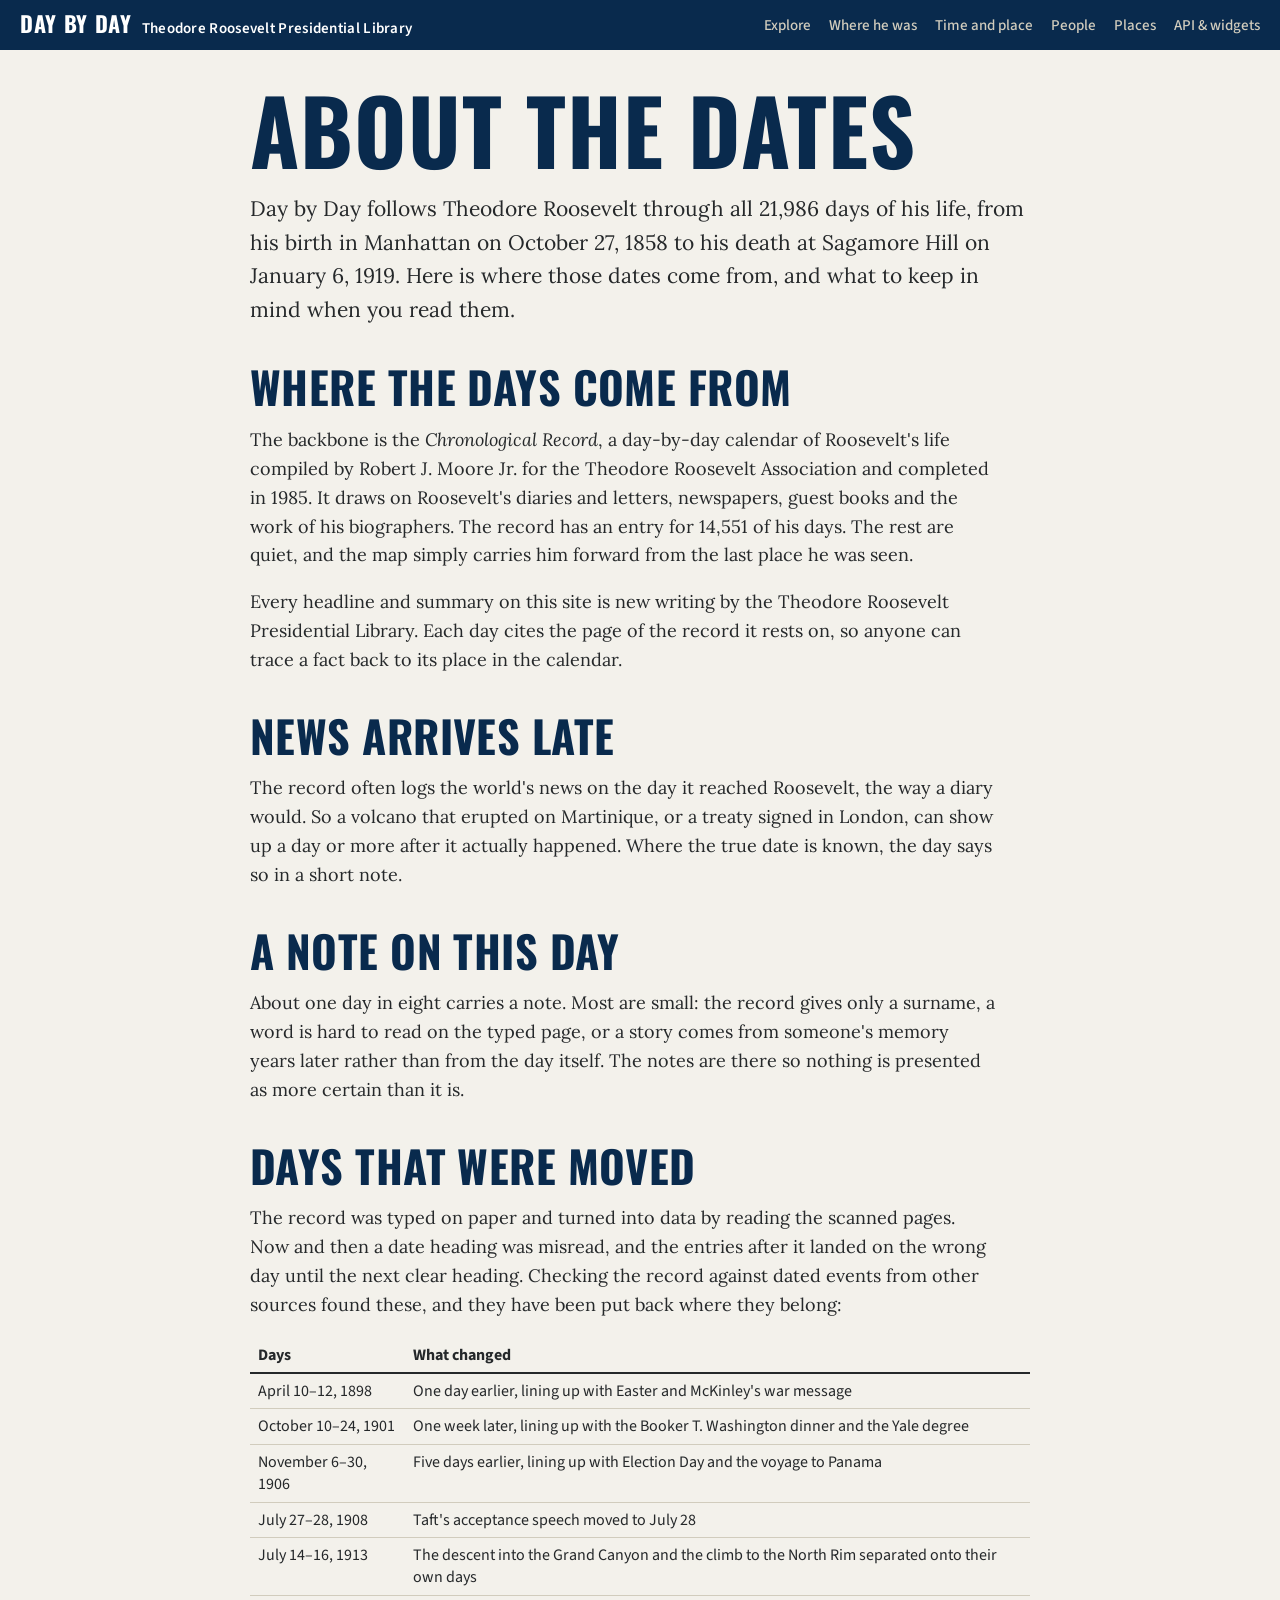
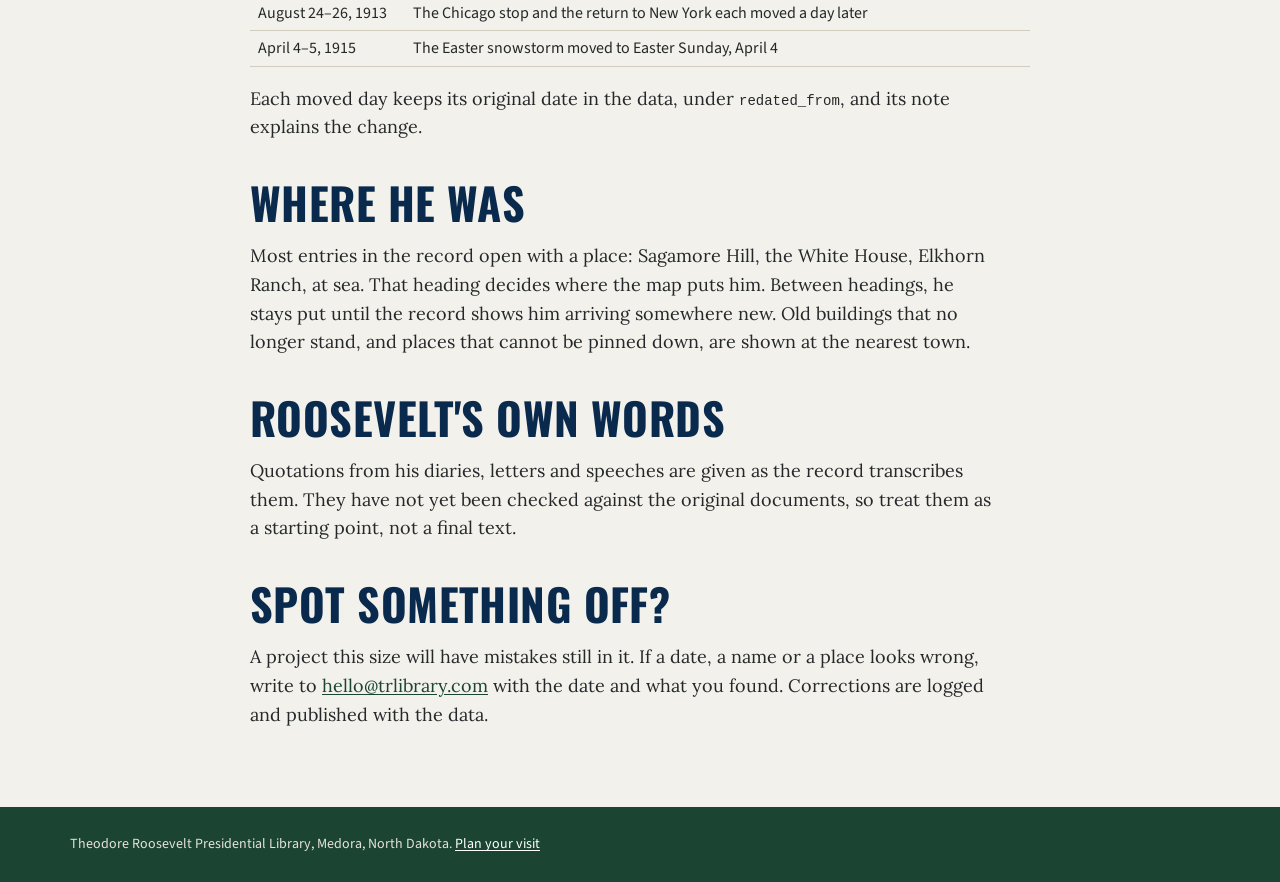
==== site/about.html @ 8b6193cc "Plain-language day notes and an About the dates page 1,756 notes rewritten for visitors and shown as" ====
<!doctype html>
<html lang="en">
<head>
<meta charset="utf-8">
<meta name="viewport" content="width=device-width, initial-scale=1">
<title>About the dates | Theodore Roosevelt Day by Day</title>
<meta name="description" content="Where Day by Day's dates come from, why a few world events appear a day or more late, and how corrections are made.">
<meta property="og:title" content="About the dates | Theodore Roosevelt Day by Day">
<meta property="og:description" content="Where Day by Day's dates come from, why a few world events appear a day or more late, and how corrections are made.">
<meta property="og:type" content="website">
<meta property="og:site_name" content="Theodore Roosevelt Presidential Library">
<link rel="preconnect" href="https://fonts.googleapis.com">
<link href="https://fonts.googleapis.com/css2?family=Oswald:wght@600;700&family=Lora:ital,wght@0,400;0,700;1,400&family=Source+Sans+3:wght@400;600;700&display=swap" rel="stylesheet">
<link rel="stylesheet" href="assets/app.css">
<style>
  .doc { max-width: 820px; }
  .doc h2 { color: var(--night); margin-top: 40px; }
  .doc p, .doc li { max-width: 68ch; font-size: 18px; line-height: 1.6; }
  .doc .lede { font-size: 21px; }
  .doc table td, .doc table th { font-size: 16px; }
</style>
</head>
<body>
<header class="bar">
  <a class="brand" href="index.html"><b>Day by Day</b>Theodore Roosevelt Presidential Library</a>
  <nav><a href="index.html">Explore</a><a href="map.html">Where he was</a><a href="timeplace.html">Time and place</a><a href="people.html">People</a><a href="places.html">Places</a><a href="api.html">API &amp; widgets</a></nav>
</header>
<main class="wrap doc" style="padding:36px 20px 60px">
  <h1 style="color:var(--night)">About the dates</h1>
  <p class="lede">Day by Day follows Theodore Roosevelt through all 21,986 days of his life, from his birth in Manhattan on October 27, 1858 to his death at Sagamore Hill on January 6, 1919. Here is where those dates come from, and what to keep in mind when you read them.</p>

  <h2>Where the days come from</h2>
  <p>The backbone is the <i>Chronological Record</i>, a day-by-day calendar of Roosevelt's life compiled by Robert J. Moore Jr. for the Theodore Roosevelt Association and completed in 1985. It draws on Roosevelt's diaries and letters, newspapers, guest books and the work of his biographers. The record has an entry for 14,551 of his days. The rest are quiet, and the map simply carries him forward from the last place he was seen.</p>
  <p>Every headline and summary on this site is new writing by the Theodore Roosevelt Presidential Library. Each day cites the page of the record it rests on, so anyone can trace a fact back to its place in the calendar.</p>

  <h2>News arrives late</h2>
  <p>The record often logs the world's news on the day it reached Roosevelt, the way a diary would. So a volcano that erupted on Martinique, or a treaty signed in London, can show up a day or more after it actually happened. Where the true date is known, the day says so in a short note.</p>

  <h2>A note on this day</h2>
  <p>About one day in eight carries a note. Most are small: the record gives only a surname, a word is hard to read on the typed page, or a story comes from someone's memory years later rather than from the day itself. The notes are there so nothing is presented as more certain than it is.</p>

  <h2>Days that were moved</h2>
  <p>The record was typed on paper and turned into data by reading the scanned pages. Now and then a date heading was misread, and the entries after it landed on the wrong day until the next clear heading. Checking the record against dated events from other sources found these, and they have been put back where they belong:</p>
  <table class="list-table">
    <thead><tr><th>Days</th><th>What changed</th></tr></thead>
    <tbody>
      <tr><td>April 10–12, 1898</td><td>One day earlier, lining up with Easter and McKinley's war message</td></tr>
      <tr><td>October 10–24, 1901</td><td>One week later, lining up with the Booker T. Washington dinner and the Yale degree</td></tr>
      <tr><td>November 6–30, 1906</td><td>Five days earlier, lining up with Election Day and the voyage to Panama</td></tr>
      <tr><td>July 27–28, 1908</td><td>Taft's acceptance speech moved to July 28</td></tr>
      <tr><td>July 14–16, 1913</td><td>The descent into the Grand Canyon and the climb to the North Rim separated onto their own days</td></tr>
      <tr><td>August 24–26, 1913</td><td>The Chicago stop and the return to New York each moved a day later</td></tr>
      <tr><td>April 4–5, 1915</td><td>The Easter snowstorm moved to Easter Sunday, April 4</td></tr>
    </tbody>
  </table>
  <p>Each moved day keeps its original date in the data, under <code>redated_from</code>, and its note explains the change.</p>

  <h2>Where he was</h2>
  <p>Most entries in the record open with a place: Sagamore Hill, the White House, Elkhorn Ranch, at sea. That heading decides where the map puts him. Between headings, he stays put until the record shows him arriving somewhere new. Old buildings that no longer stand, and places that cannot be pinned down, are shown at the nearest town.</p>

  <h2>Roosevelt's own words</h2>
  <p>Quotations from his diaries, letters and speeches are given as the record transcribes them. They have not yet been checked against the original documents, so treat them as a starting point, not a final text.</p>

  <h2>Spot something off?</h2>
  <p>A project this size will have mistakes still in it. If a date, a name or a place looks wrong, write to <a href="mailto:hello@trlibrary.com?subject=Day%20by%20Day%20correction">hello@trlibrary.com</a> with the date and what you found. Corrections are logged and published with the data.</p>
</main>
<footer class="site"><div class="wrap">Theodore Roosevelt Presidential Library, Medora, North Dakota. <a href="https://www.trlibrary.com/visit">Plan your visit</a></div></footer>
</body>
</html>
---- site/assets/app.css ----
/* Day by Day — TRPL brand tokens (Brand Identity System, 2020) */
:root {
  --night: #092A4D;        /* Night Sky */
  --night-2: #0E355F;
  --forest: #1B4532;       /* Dark Forest */
  --forest-bright: #8FC895;/* Bright Forest */
  --sand: #D1CCBD;         /* Sand */
  --sand-2: #E6E2D7;
  --paper: #F3F1EB;
  --ink: #25282A;          /* Dark Gray */
  --ink-2: #4A4F52;
  --sky: #99ADC5;          /* Gray Sky */
  --s1: #3B5F86;           /* day with a routine entry */
  --s2: #F9D635;           /* Sunset Yellow */
  --s3: #FC924E;           /* Sunset Orange */
  --s4: #E7805D;           /* Deep Orange */
  --s5: #F36079;           /* Sunset Pink */
  --none: #12385F;
  --display: "Dharma Gothic E", "Dharma Gothic", "Oswald", "Arial Narrow", sans-serif;
  --serif: "ITC Clearface", "Clearface", "Lora", Georgia, serif;
  --sans: "Frutiger Next", "Frutiger", "Source Sans 3", "Segoe UI", system-ui, sans-serif;
  --radius: 3px;
}
* { box-sizing: border-box; }
html { -webkit-text-size-adjust: 100%; }
body { margin: 0; background: var(--paper); color: var(--ink); font: 17px/1.6 var(--serif); }
a { color: var(--forest); text-underline-offset: 2px; }
a:hover { color: var(--ink); }
:focus-visible { outline: 3px solid var(--s3); outline-offset: 2px; }
img { max-width: 100%; }

.bar { background: var(--night); color: #fff; padding: 12px 20px; display: flex; align-items: center; gap: 20px; flex-wrap: wrap; }
.bar .brand { font: 600 15px/1.2 var(--sans); color: #fff; text-decoration: none; letter-spacing: .02em; }
.bar .brand b { font: 700 22px/1 var(--display); text-transform: uppercase; letter-spacing: .03em; margin-right: 10px; }
.bar nav { margin-left: auto; display: flex; gap: 18px; flex-wrap: wrap; }
.bar nav a { color: var(--sand); font: 500 15px var(--sans); text-decoration: none; }
.bar nav a:hover, .bar nav a[aria-current] { color: #fff; text-decoration: underline; }

h1, h2, .display { font-family: var(--display); font-weight: 700; text-transform: uppercase; letter-spacing: .01em; line-height: .95; margin: 0; }
h1 { font-size: clamp(40px, 7vw, 92px); }
h2 { font-size: clamp(28px, 3.6vw, 44px); margin-bottom: 14px; }
h3 { font: 700 20px/1.25 var(--serif); margin: 0 0 6px; }
.small { font: 14px/1.45 var(--sans); color: var(--ink-2); }
.wrap { max-width: 1180px; margin: 0 auto; padding: 0 20px; }

/* hero: life grid */
.hero { background: var(--night); color: #fff; padding: 36px 0 28px; }
.hero h1 { color: #fff; max-width: 14ch; }
.hero .lede { font: 19px/1.55 var(--serif); color: var(--sand); max-width: 60ch; margin: 16px 0 22px; }
.legend { display: flex; gap: 16px; flex-wrap: wrap; font: 13px var(--sans); color: var(--sky); align-items: center; }
.legend i { display: inline-block; width: 11px; height: 11px; border-radius: 2px; margin-right: 6px; vertical-align: -1px; }
.gridwrap { position: relative; margin-top: 18px; overflow-x: auto; padding-bottom: 6px; }
canvas.lifegrid { display: block; cursor: crosshair; image-rendering: pixelated; }
.gridtip { position: absolute; pointer-events: none; background: #fff; color: var(--ink); border-radius: var(--radius);
  padding: 8px 10px; font: 14px/1.35 var(--sans); max-width: 300px; box-shadow: 0 6px 20px rgba(9,42,77,.35); display: none; z-index: 5; }
.gridtip b { display: block; font: 700 15px/1.3 var(--serif); }
.filters { display: flex; gap: 10px; flex-wrap: wrap; align-items: center; margin-top: 16px; }
.filters input[type=search] { font: 16px var(--sans); padding: 9px 12px; border: 0; border-radius: var(--radius); min-width: min(320px, 100%); }
.chip { font: 600 13px var(--sans); border: 1px solid var(--sky); color: var(--sand); background: transparent; border-radius: 99px; padding: 5px 11px; cursor: pointer; }
.chip[aria-pressed=true] { background: var(--forest-bright); color: var(--night); border-color: var(--forest-bright); }
.hits { font: 14px var(--sans); color: var(--sky); }

/* reading layout */
.cols { display: grid; grid-template-columns: minmax(0, 1.5fr) minmax(0, 1fr); gap: 40px; padding: 36px 20px 60px; max-width: 1180px; margin: 0 auto; }
@media (max-width: 860px) { .cols { grid-template-columns: 1fr; gap: 28px; } }
.daycard { background: #fff; border-top: 6px solid var(--s3); padding: 22px 24px 24px; border-radius: 0 0 var(--radius) var(--radius); }
.daycard .date { font: 700 30px/1 var(--display); text-transform: uppercase; color: var(--night); }
.daycard .meta { font: 14px/1.5 var(--sans); color: var(--ink-2); margin: 6px 0 14px; }
.daycard .headline { font: 700 24px/1.25 var(--serif); margin: 0 0 8px; }
.daycard .summary { font-size: 18px; margin: 0 0 16px; max-width: 64ch; }
.daycard .empty { color: var(--ink-2); font-style: italic; }
.events { list-style: none; padding: 0; margin: 0 0 16px; border-left: 2px solid var(--sand); }
.events li { padding: 4px 0 4px 14px; position: relative; font-size: 16px; }
.events li::before { content: ""; position: absolute; left: -6px; top: 13px; width: 10px; height: 10px; border-radius: 50%; background: var(--sand); }
.events .act { font: 600 12px var(--sans); color: var(--forest); background: #EAF4EB; padding: 1px 7px; border-radius: 99px; margin-right: 6px; white-space: nowrap; }
blockquote.trq { margin: 0 0 12px; padding: 10px 16px; background: var(--sand-2); border-left: 4px solid var(--forest); font-style: italic; }
blockquote.trq footer { font: normal 12px var(--sans); color: var(--ink-2); margin-top: 4px; }
.taglist { display: flex; gap: 6px; flex-wrap: wrap; margin: 6px 0 0; padding: 0; list-style: none; }
.taglist a { font: 600 13px var(--sans); background: var(--sand-2); color: var(--ink); padding: 3px 9px; border-radius: 99px; text-decoration: none; }
.who { list-style: none; padding: 0; margin: 0; columns: 2 220px; }
.who li { break-inside: avoid; padding: 2px 0; font-size: 16px; }
.who .role { font: 12px var(--sans); color: var(--ink-2); }
.daynav { display: flex; justify-content: space-between; gap: 10px; margin-top: 18px; font: 600 15px var(--sans); }
.side h2 { color: var(--night); }
.otd { list-style: none; padding: 0; margin: 0; }
.otd li { padding: 12px 0 12px 12px; border-bottom: 1px solid var(--sand); border-left: 4px solid var(--s1); }
.otd li.sig2 { border-left-color: var(--s2); } .otd li.sig3 { border-left-color: var(--s3); }
.otd li.sig4 { border-left-color: var(--s4); } .otd li.sig5 { border-left-color: var(--s5); }
.otd .yr { font: 700 26px/1 var(--display); color: var(--s4); margin-right: 8px; }
.otd button.linkish { all: unset; cursor: pointer; font: 700 17px/1.3 var(--serif); color: var(--ink); }
.otd button.linkish:hover, .otd button.linkish:focus-visible { text-decoration: underline; }
.src { font: 13px/1.5 var(--sans); color: var(--ink-2); border-top: 1px solid var(--sand); padding-top: 10px; margin-top: 16px; }
.btn { display: inline-block; font: 600 15px var(--sans); background: var(--night); color: #fff; padding: 10px 16px; border-radius: var(--radius); text-decoration: none; border: 0; cursor: pointer; }
.btn:hover { background: var(--forest); color: #fff; }
.list-table { width: 100%; border-collapse: collapse; font: 15px/1.4 var(--sans); }
.list-table th { text-align: left; font-weight: 700; border-bottom: 2px solid var(--ink); padding: 6px 8px; }
.list-table td { border-bottom: 1px solid var(--sand); padding: 6px 8px; vertical-align: top; }
.list-table td.d { white-space: nowrap; }
pre, code { font: 14px/1.5 ui-monospace, SFMono-Regular, Menlo, monospace; }
pre { background: var(--night); color: var(--sand-2); padding: 14px 16px; overflow-x: auto; border-radius: var(--radius); }
footer.site { background: var(--forest); color: var(--sand-2); padding: 26px 20px; font: 14px/1.6 var(--sans); }
footer.site a { color: #fff; }
#map { height: 62vh; min-height: 380px; border-radius: var(--radius); }
.mapctl { display: flex; gap: 12px; align-items: center; flex-wrap: wrap; margin: 14px 0; font: 15px var(--sans); }
.mapctl input[type=range] { flex: 1; min-width: 200px; accent-color: var(--s3); }
.stay-now { font: 700 22px/1.2 var(--serif); }
@media (prefers-reduced-motion: reduce) { * { transition: none !important; animation: none !important; } }

.dnote { margin: 16px 0 0; padding: 10px 14px; background: var(--sand-2); border-left: 3px solid var(--s4); border-radius: 4px; font-size: 15px; line-height: 1.45; }
.dnote b { font-weight: 700; color: var(--night); }
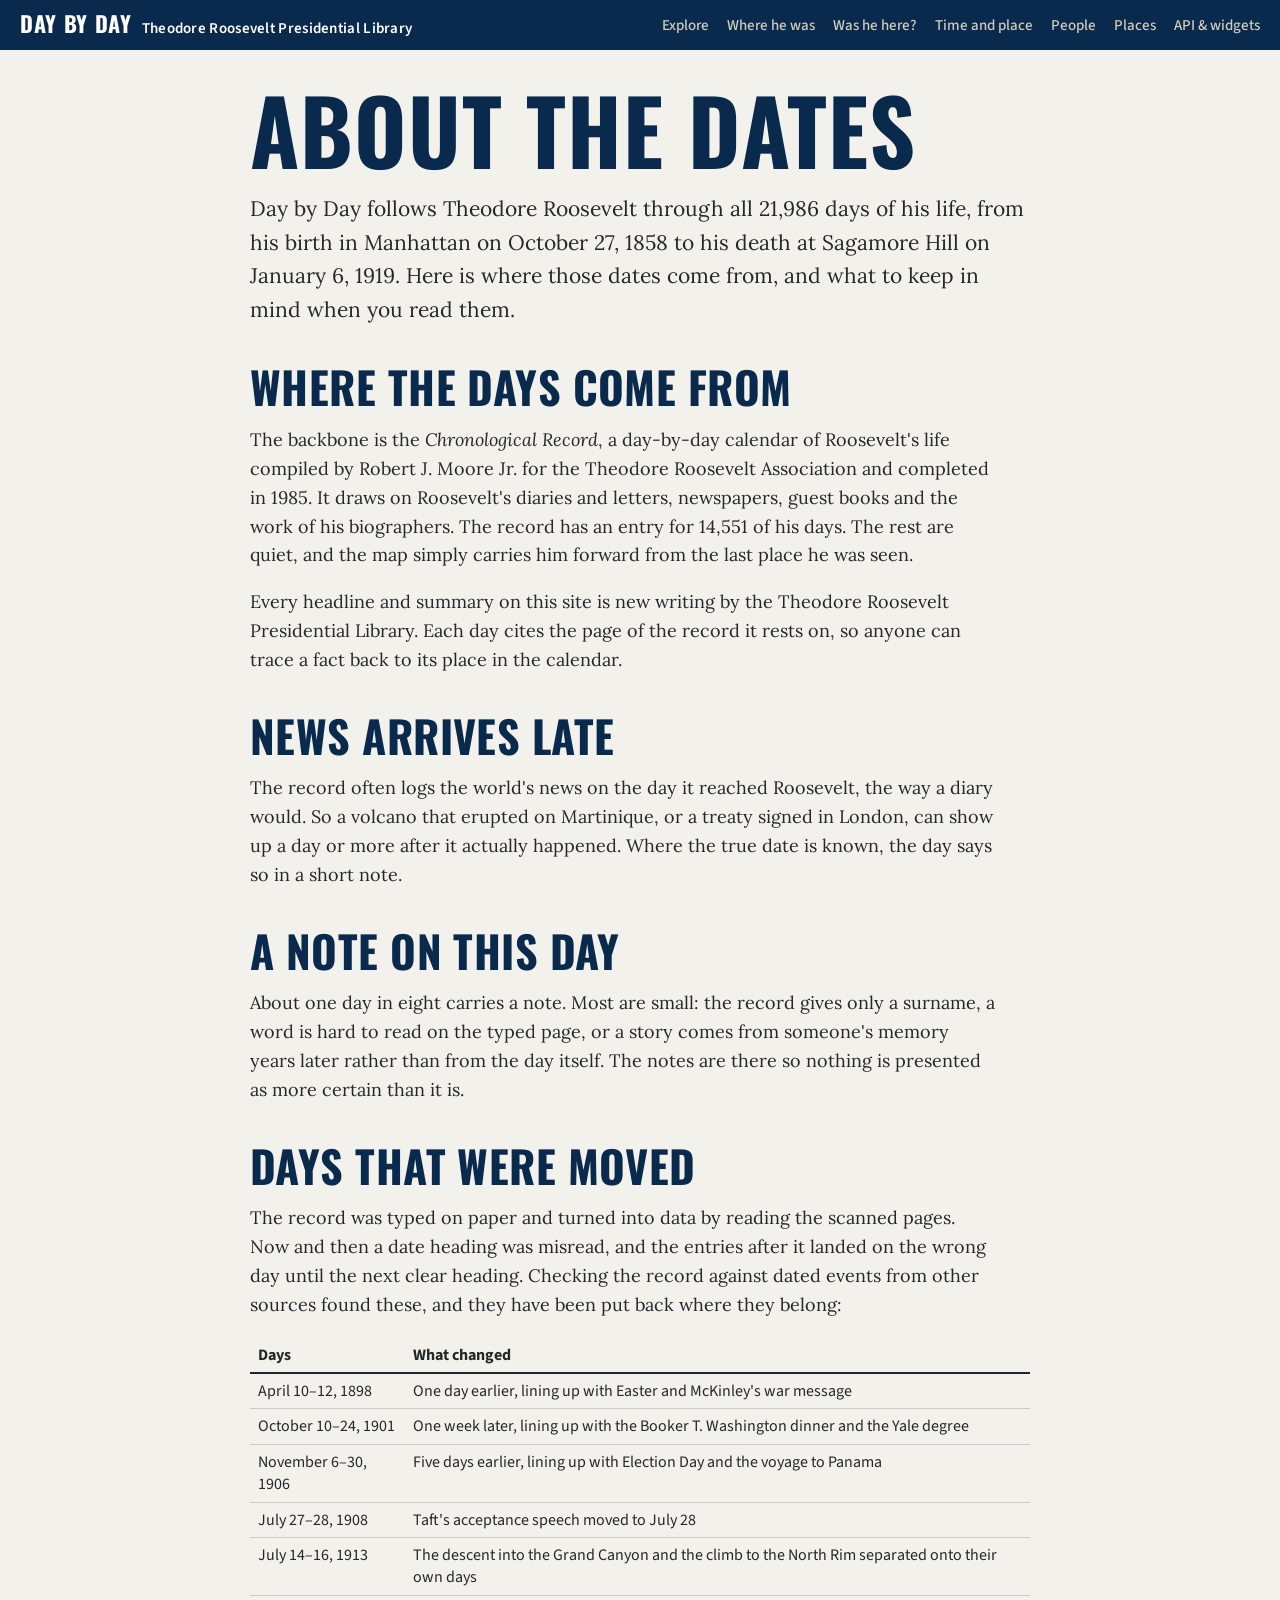
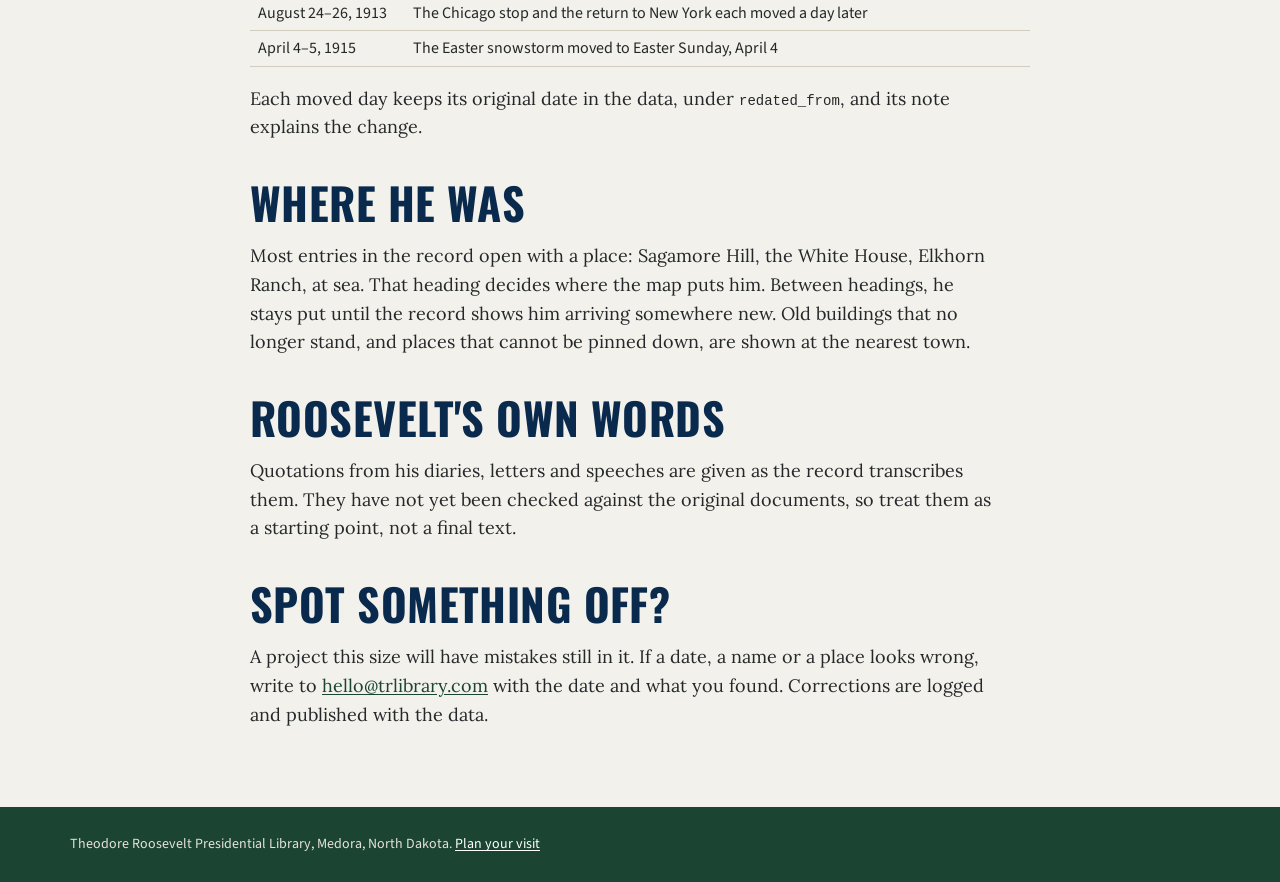
==== commit 27bf7d49: "Was he here? Look up a town and see if T.R. went there, nearby, or in the state New page near.html: " ====
--- a/site/about.html
+++ b/site/about.html
@@ -23,7 +23,7 @@
 <body>
 <header class="bar">
   <a class="brand" href="index.html"><b>Day by Day</b>Theodore Roosevelt Presidential Library</a>
-  <nav><a href="index.html">Explore</a><a href="map.html">Where he was</a><a href="timeplace.html">Time and place</a><a href="people.html">People</a><a href="places.html">Places</a><a href="api.html">API &amp; widgets</a></nav>
+  <nav><a href="index.html">Explore</a><a href="map.html">Where he was</a><a href="near.html">Was he here?</a><a href="timeplace.html">Time and place</a><a href="people.html">People</a><a href="places.html">Places</a><a href="api.html">API &amp; widgets</a></nav>
 </header>
 <main class="wrap doc" style="padding:36px 20px 60px">
   <h1 style="color:var(--night)">About the dates</h1>
--- a/site/assets/app.css
+++ b/site/assets/app.css
@@ -74,7 +74,11 @@
 .events li::before { content: ""; position: absolute; left: -6px; top: 13px; width: 10px; height: 10px; border-radius: 50%; background: var(--sand); }
 .events .act { font: 600 12px var(--sans); color: var(--forest); background: #EAF4EB; padding: 1px 7px; border-radius: 99px; margin-right: 6px; white-space: nowrap; }
 blockquote.trq { margin: 0 0 12px; padding: 10px 16px; background: var(--sand-2); border-left: 4px solid var(--forest); font-style: italic; }
-blockquote.trq footer { font: normal 12px var(--sans); color: var(--ink-2); margin-top: 4px; }
+blockquote.trq footer { font: normal 12px/1.5 var(--sans); color: var(--ink-2); margin-top: 6px; }
+blockquote.trq footer cite { font-style: normal; display: block; }
+blockquote.trq footer .qsrc { display: block; font-weight: 600; }
+blockquote.trq footer .qsrc a { color: var(--forest); }
+blockquote.trq footer .qnote { display: block; }
 .taglist { display: flex; gap: 6px; flex-wrap: wrap; margin: 6px 0 0; padding: 0; list-style: none; }
 .taglist a { font: 600 13px var(--sans); background: var(--sand-2); color: var(--ink); padding: 3px 9px; border-radius: 99px; text-decoration: none; }
 .who { list-style: none; padding: 0; margin: 0; columns: 2 220px; }
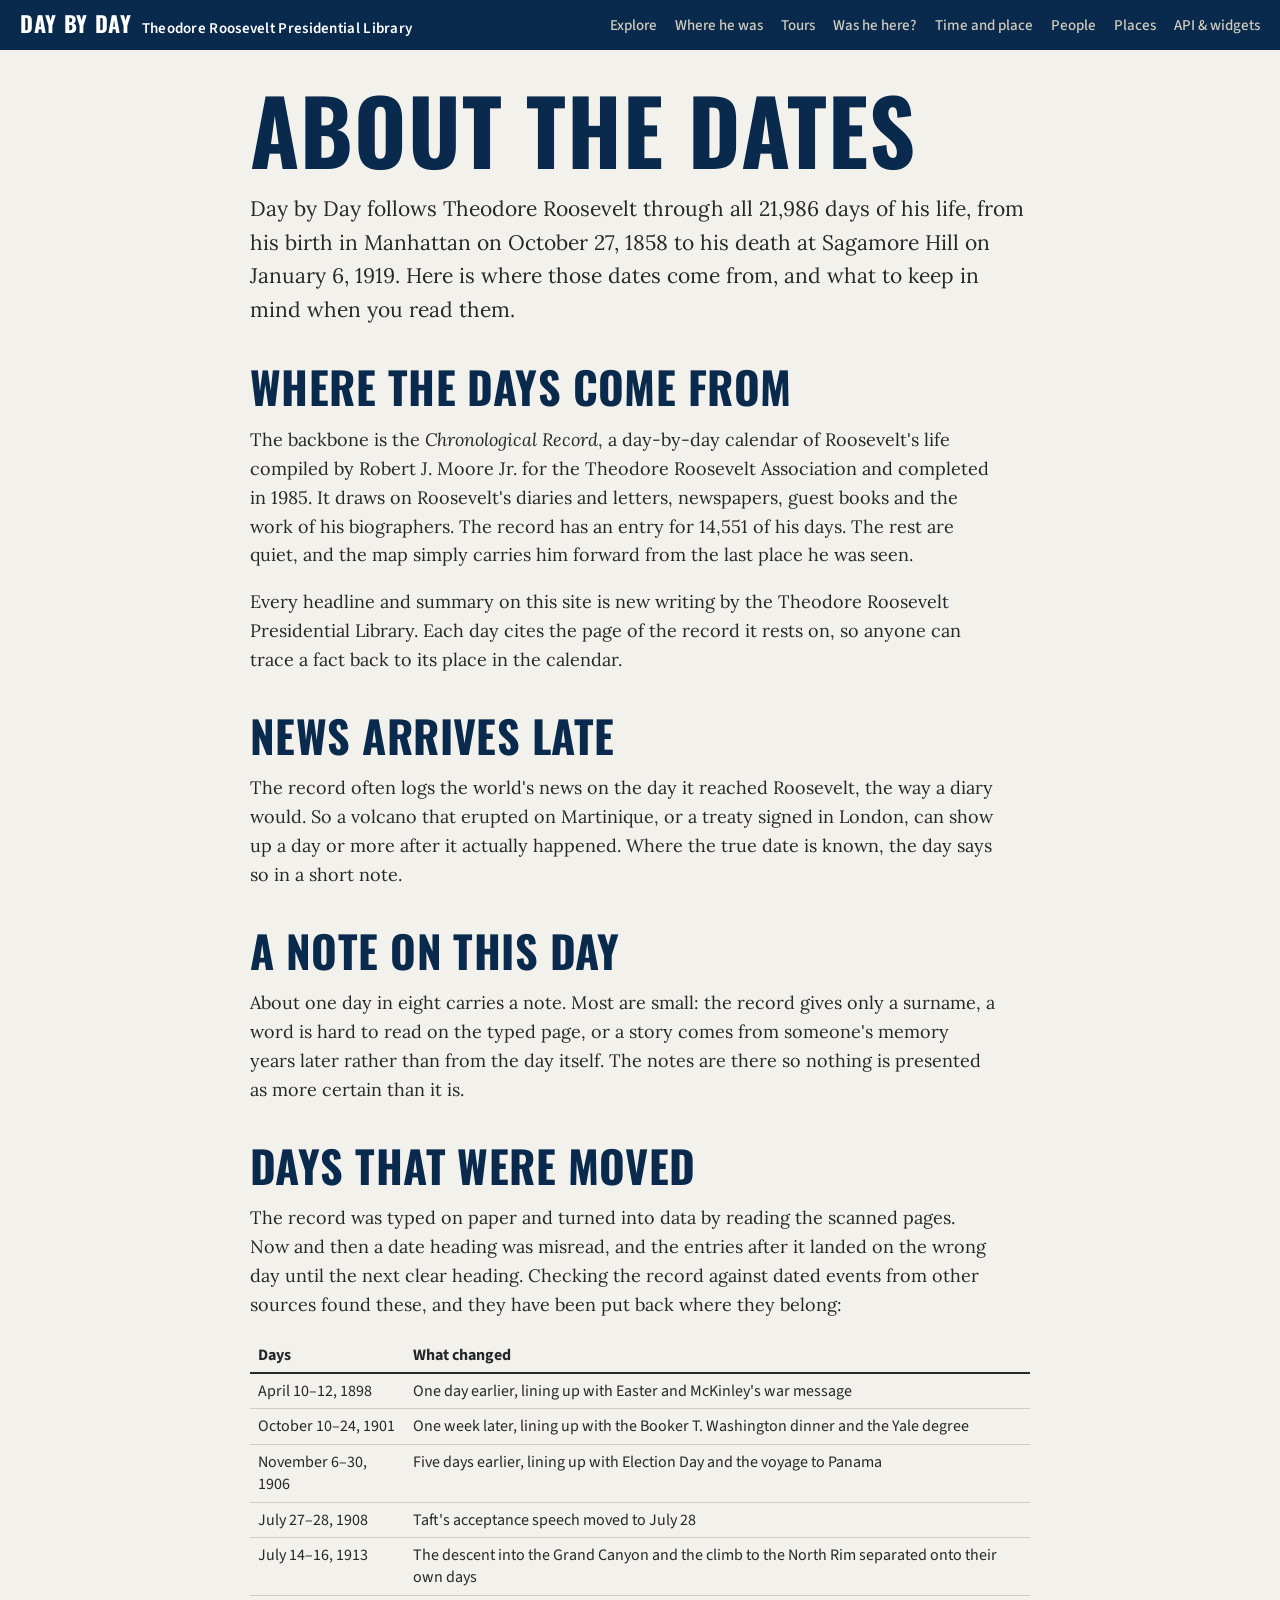
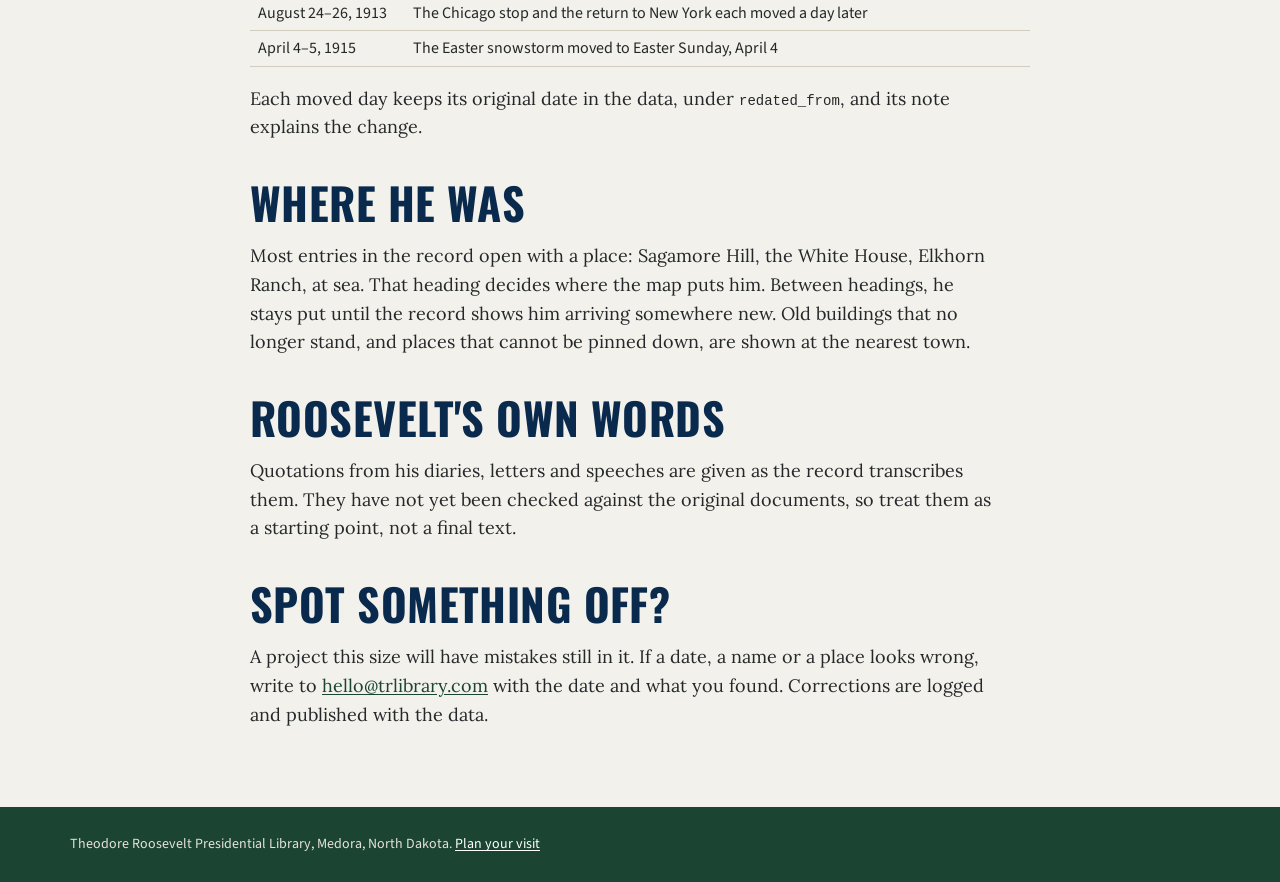
==== commit 54acc602: "tours" ====
--- a/site/about.html
+++ b/site/about.html
@@ -23,7 +23,7 @@
 <body>
 <header class="bar">
   <a class="brand" href="index.html"><b>Day by Day</b>Theodore Roosevelt Presidential Library</a>
-  <nav><a href="index.html">Explore</a><a href="map.html">Where he was</a><a href="near.html">Was he here?</a><a href="timeplace.html">Time and place</a><a href="people.html">People</a><a href="places.html">Places</a><a href="api.html">API &amp; widgets</a></nav>
+  <nav><a href="index.html">Explore</a><a href="map.html">Where he was</a><a href="tours.html">Tours</a><a href="near.html">Was he here?</a><a href="timeplace.html">Time and place</a><a href="people.html">People</a><a href="places.html">Places</a><a href="api.html">API &amp; widgets</a></nav>
 </header>
 <main class="wrap doc" style="padding:36px 20px 60px">
   <h1 style="color:var(--night)">About the dates</h1>
--- a/site/assets/app.css
+++ b/site/assets/app.css
@@ -112,3 +112,30 @@
 
 .dnote { margin: 16px 0 0; padding: 10px 14px; background: var(--sand-2); border-left: 3px solid var(--s4); border-radius: 4px; font-size: 15px; line-height: 1.45; }
 .dnote b { font-weight: 700; color: var(--night); }
+
+/* tours */
+:root { --k-speaking: #FC924E; --k-campaign: #F36079; --k-expedition: #1B4532; --k-abroad: #3B5F86; --k-hunting: #C9A227; }
+.kind { font: 700 12px var(--sans); text-transform: uppercase; letter-spacing: .06em; color: var(--k, var(--ink-2)); }
+.kind-speaking { --k: var(--k-speaking); } .kind-campaign { --k: var(--k-campaign); } .kind-expedition { --k: var(--k-expedition); }
+.kind-abroad { --k: var(--k-abroad); } .kind-hunting { --k: var(--k-hunting); }
+.tourline { position: relative; height: 46px; margin: 18px 0 6px; background: var(--sand-2); border-radius: var(--radius); }
+.tourline a { position: absolute; top: 8px; height: 30px; min-width: 4px; background: var(--k); border-radius: 2px; opacity: .85; }
+.tourline a:hover, .tourline a:focus-visible { opacity: 1; outline: 2px solid var(--night); outline-offset: 1px; }
+.tourline .yr { position: absolute; top: 48px; font: 12px var(--sans); color: var(--ink-2); transform: translateX(-50%); }
+.tourcards { display: grid; grid-template-columns: repeat(auto-fill, minmax(280px, 1fr)); gap: 18px; margin-top: 22px; }
+.tourcard { background: #fff; border-top: 5px solid var(--k); border-radius: 0 0 var(--radius) var(--radius); padding: 14px 16px 16px;
+  text-decoration: none; color: var(--ink); display: flex; flex-direction: column; gap: 6px; }
+.tourcard:hover { box-shadow: 0 6px 18px rgba(9,42,77,.15); color: var(--ink); }
+.tourcard:hover .t { text-decoration: underline; }
+.tourcard .t { font: 700 20px/1.2 var(--serif); }
+.tourcard .when { font: 14px var(--sans); color: var(--ink-2); }
+.tourcard .s { font-size: 16px; line-height: 1.45; margin: 0; }
+.tourcard .nums { font: 13px var(--sans); color: var(--ink-2); margin-top: auto; }
+svg.route { display: block; width: 100%; height: 120px; background: var(--paper); border-radius: var(--radius); }
+.chips-light .chip { color: var(--night); border-color: var(--sky); }
+.statrow { display: flex; flex-wrap: wrap; gap: 10px 28px; margin: 14px 0 0; padding: 0; list-style: none; }
+.statrow li { font: 14px var(--sans); color: var(--ink-2); }
+.statrow b { display: block; font: 700 30px/1 var(--display); color: var(--night); }
+.tourbanner { font: 14px/1.4 var(--sans); background: var(--sand-2); border-left: 4px solid var(--s3); padding: 6px 10px; margin: -4px 0 14px; }
+.tourbanner a { font-weight: 600; }
+.embedbox textarea { width: 100%; font: 13px/1.5 ui-monospace, Menlo, monospace; background: var(--night); color: var(--sand-2); border: 0; border-radius: var(--radius); padding: 12px; resize: vertical; }
